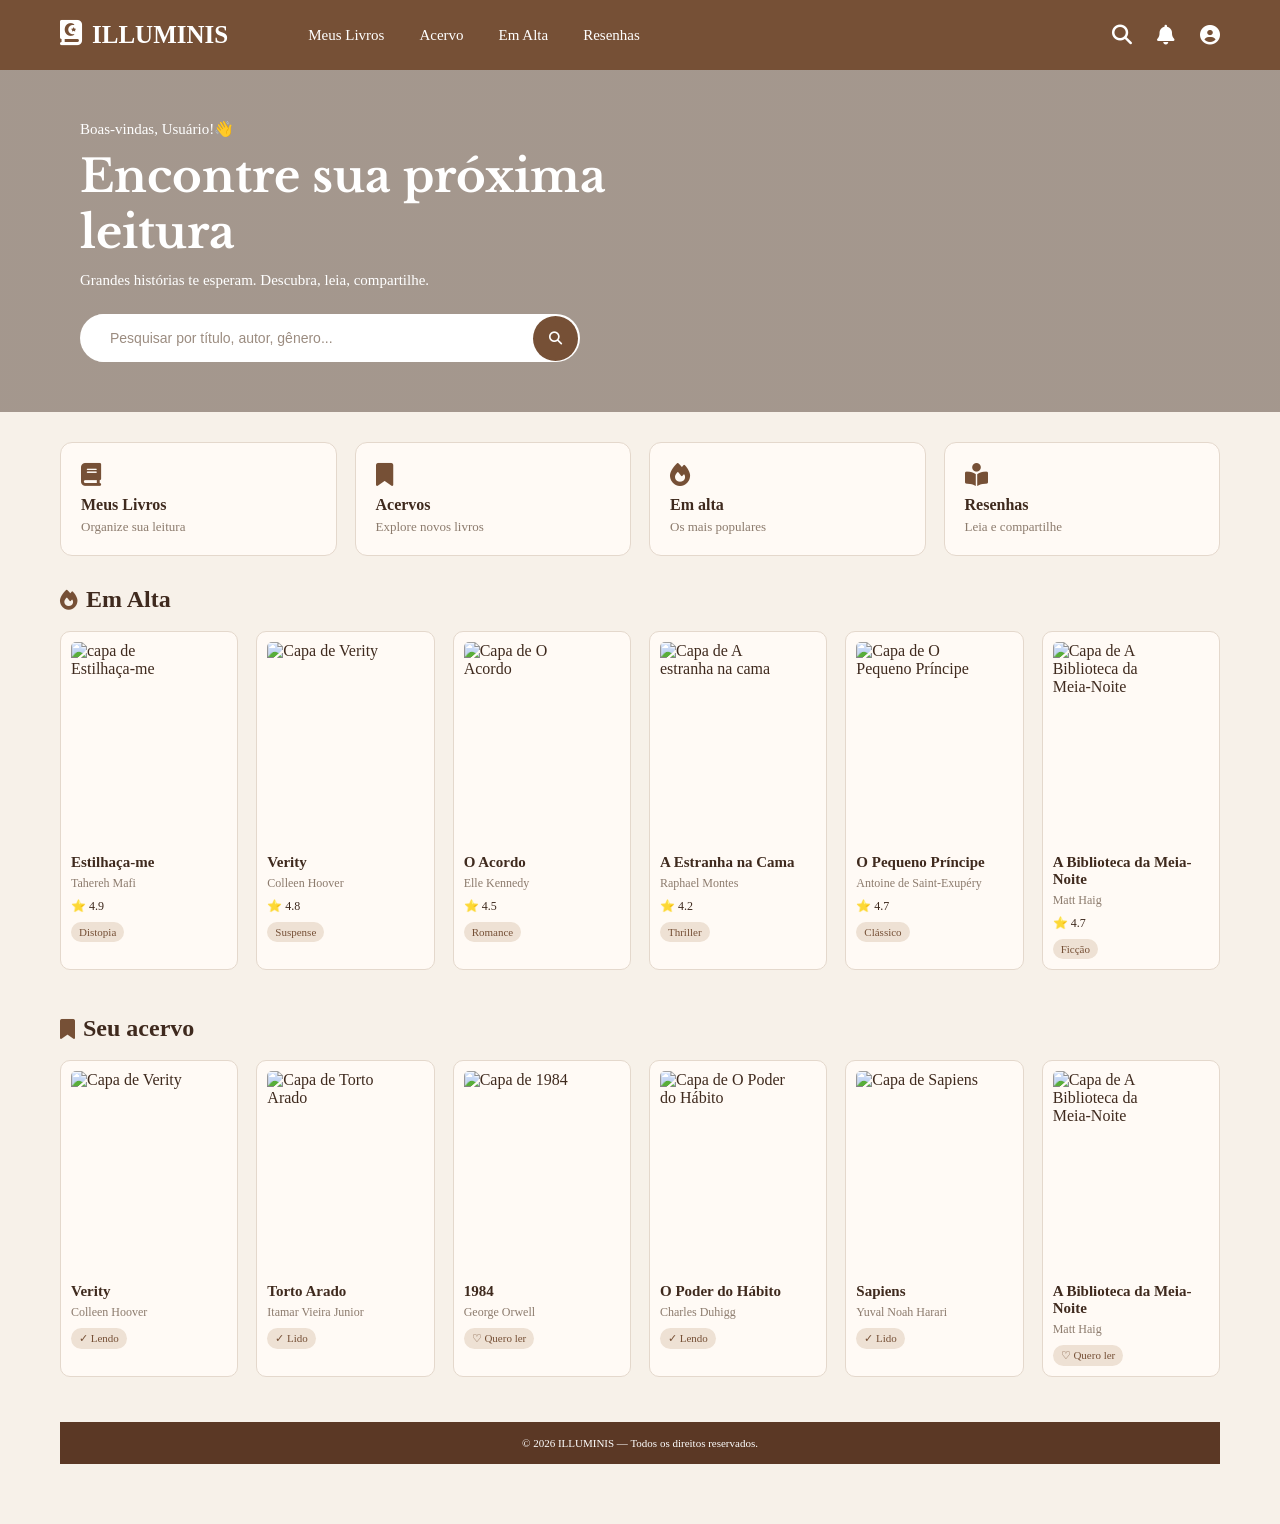
==== pages/index.html @ ba085af1 "junção" ====
<!DOCTYPE html>
<html lang="pt-BR">
<head>
    <meta charset="UTF-8">
    <meta name="viewport" content="width=device-width, initial-scale=1.0">
    <link rel="stylesheet" href="../css/homepage.css">
    <title>Illuminis</title>
    <link rel="stylesheet" href="https://cdnjs.cloudflare.com/ajax/libs/font-awesome/6.7.2/css/all.min.css">
</head>

<body>
    <nav class="barra-navegacao">
        <div class="logo">
            <i class="fa-solid fa-book-quran" style="color: rgb(255, 255, 255);"></i>
            <h4>ILLUMINIS</h4>
        </div>
        <ul class="menu">
             <li><a href="livros.html">Meus Livros</a></li>
             <li><a href="acervo.html">Acervo</a></li>
             <li><a href="Em alta">Em Alta</a></li>
             <li><a href="Resenhas">Resenhas</a></li>
        </ul>
        <i class="fa-solid fa-magnifying-glass" style="color: rgb(255, 255, 255);"></i>
        <i class="fa-solid fa-bell"></i>
        <i class="fa-solid fa-circle-user"></i>
    </nav>
    
    <header class="hero">
        <h4>Boas-vindas, Usuário!👋</h4>
        <h1>Encontre sua próxima leitura</h1>
        <h4>Grandes histórias te esperam. Descubra, leia, compartilhe.</h4>
        <div class="barra-pesquisa">
            <input type="text" placeholder="Pesquisar por título, autor, gênero...">
            <button>
                <i class="fa-solid fa-magnifying-glass" style="color: rgb(255, 255, 255);"></i>
            </button>
        </div>
    </header>

    <section class="atalhos">
        <a href="#">
            <i class="fa-solid fa-book"></i>
            <h3>Meus Livros</h3>
            <span>Organize sua leitura</span>
        </a>

        <a href="#">
            <i class="fa-solid fa-bookmark"></i>
            <h3>Acervos</h3>
            <span>Explore novos livros</span>
        </a>

        <a href="#">
            <i class="fa-solid fa-fire"></i>
            <h3>Em alta</h3>
            <span>Os mais populares</span>
        </a>

        <a href="#">
            <i class="fa-solid fa-book-open-reader"></i>
            <h3>Resenhas</h3>
            <span>Leia e compartilhe</span>
        </a>
    </section>

    <main>
        <section class="em-alta">

            <div class="titulo-secao">
                <h2><i class="fa-solid fa-fire"></i>Em Alta</h2>
            </div>

            <div class="livros">
                
                <div class="livro">
                    <img src="https://m.media-amazon.com/images/I/71P-Mok4cqL._SY466_.jpg" alt="capa de Estilhaça-me">

                    <h3>Estilhaça-me</h3>
                    <p>Tahereh Mafi</p>

                    <span>⭐ 4.9</span>

                    <small>Distopia</small>
                </div>

                <div class="livro">
                    <img src="https://i.pinimg.com/736x/48/24/16/4824167e6495f00dca15b47e3c76200b.jpg" alt="Capa de Verity">

                <h3>Verity</h3>
                <p>Colleen Hoover</p>

                <span>⭐ 4.8</span>

                <small>Suspense</small>
            </div>

                <div class="livro">
                    <img src="https://m.media-amazon.com/images/I/51yavRG-9kL._SY445_SX342_ML2_.jpg" alt="Capa de O Acordo">

                    <h3>O Acordo</h3>
                    <p>Elle Kennedy</p>

                    <span>⭐ 4.5</span>

                    <small>Romance</small>
                </div>

                <div class="livro">
                    <img src="https://i.pinimg.com/736x/bd/4a/c4/bd4ac4f01f2babe1e7a5c948581e9a29.jpg" alt="Capa de A estranha na cama">

                    <h3>A Estranha na Cama</h3>
                    <p>Raphael Montes</p>
                    
                    <span>⭐ 4.2</span>

                    <small>Thriller</small>
                </div>

                <div class="livro">
                    <img src="https://i.pinimg.com/736x/17/5f/3e/175f3e31cdcbc334e75e2fcc46b57531.jpg" alt="Capa de O Pequeno Príncipe">

                    <h3>O Pequeno Príncipe</h3>
                    <p>Antoine de Saint-Exupéry</p>

                    <span>⭐ 4.7</span>

                    <small>Clássico</small>
                </div>

                <div class="livro">
                    <img src="https://i.pinimg.com/1200x/0b/be/3f/0bbe3f2e912495ebe7d8efa9b3c78c0a.jpg" alt="Capa de A Biblioteca da Meia-Noite">

                    <h3>A Biblioteca da Meia-Noite</h3>
                    <p>Matt Haig</p>

                    <span>⭐ 4.7</span>

                    <small>Ficção</small>
                </div>
            </div>
        </section>

        <section class="seu-acervo">
            
        <div class="titulo-secao">
            <h2><i class="fa-solid fa-bookmark"></i>Seu acervo</h2>
        </div>

        <div class="livros">

        <div class="livro">
            <img src="https://i.pinimg.com/736x/48/24/16/4824167e6495f00dca15b47e3c76200b.jpg" alt="Capa de Verity">

            <h3>Verity</h3>
            <p>Colleen Hoover</p>

            <small>✓ Lendo</small>
        </div>

        <div class="livro">
            <img src="https://i.pinimg.com/736x/c5/e5/9f/c5e59fbe1ad291971c1250d057fcb6a8.jpg" alt="Capa de Torto Arado">

            <h3>Torto Arado</h3>
            <p>Itamar Vieira Junior</p>

            <small>✓ Lido</small>
        </div>


        <div class="livro">
            <img src="https://i.pinimg.com/1200x/6f/cf/76/6fcf76874ffe4ba02a7c23fac931d17c.jpg" alt="Capa de 1984">

            <h3>1984</h3>
            <p>George Orwell</p>

            <small>♡ Quero ler</small>
        </div>


        <div class="livro">
            <img src="https://i.pinimg.com/736x/a0/59/2a/a0592ada22308856fa8466cc581e9882.jpg" alt="Capa de O Poder do Hábito">

            <h3>O Poder do Hábito</h3>
            <p>Charles Duhigg</p>

            <small>✓ Lendo</small>
        </div>


        <div class="livro">
            <img src="https://i.pinimg.com/1200x/e3/3d/d3/e33dd3868298a18adaf33c6570af9298.jpg" alt="Capa de Sapiens">

            <h3>Sapiens</h3>
            <p>Yuval Noah Harari</p>

            <small>✓ Lido</small>
        </div>


        <div class="livro">
            <img src="https://i.pinimg.com/1200x/0b/be/3f/0bbe3f2e912495ebe7d8efa9b3c78c0a.jpg" alt="Capa de A Biblioteca da Meia-Noite">

            <h3>A Biblioteca da Meia-Noite</h3>
            <p>Matt Haig</p>

            <small>♡ Quero ler</small>
        </div>

        </div>
    </section>

    <footer>
        <p>© 2026 ILLUMINIS — Todos os direitos reservados.</p>
    </footer>
    </main>
</body>
</html>
---- css/homepage.css ----
@import url('https://fonts.googleapis.com/css2?family=Libre+Baskerville:ital,wght@0,400..700;1,400..700&display=swap');

* {
    margin: 0;
    padding: 0;
    box-sizing: border-box;
}

body {
    background-color: #f7f1e9;
    color: #3f2a1e;
    margin: 0;
    padding: 0;
}


.barra-navegacao {
    height: 70px;
    background-color: #765036;
    display: flex;

    align-items: center;
    padding: 0 60px;
    color: white;

    font-family: Georgia, 'Times New Roman', Times, serif;
    font-size: medium;
}


.logo {
    display: flex;
    align-items: space-between;
    gap: 10px;

    font-family: Georgia, serif;
    font-size: 25px;
    font-weight: bold;

    color: white;
}

.logo i {
    font-size: 25px;
    margin-left: auto;
}


.menu {
    display: flex;
    align-items: center;

    gap: 35px;

    list-style: none;

    margin-left: 80px;
}

.menu a {
    color: white;

    text-decoration: none;

    font-size: 15px;

    transition: 0.2s;
}

.menu a:hover {
    opacity: 0.7;
}


.barra-navegacao > i {
    font-size: 20px;

    margin-left: 25px;

    cursor: pointer;
}


.barra-navegacao > i:first-of-type {
    margin-left: auto;
}



.hero {
    min-height: 340px;

    background-image:
        linear-gradient(
            rgba(63, 42, 30, 0.45),
            rgba(63, 42, 30, 0.45)
        ),
        url("https://i.pinimg.com/1200x/a4/59/77/a45977900a09a06bc02d264fea173423.jpg");

    background-size: cover;
    background-position: center;

    display: flex;
    flex-direction: column;
    justify-content: center;

    padding: 50px 80px;

    color: white;
}



.hero h4:first-child {
    font-size: 15px;
    font-weight: normal;

    margin-bottom: 10px;
}



.hero h1 {
    font-family: Libre Baskerville, serif;
    font-size: 45px;
    margin-bottom: 12px;
    max-width: 600px;
}


.hero h4:nth-of-type(2) {
    font-size: 15px;
    font-weight: normal;

    margin-bottom: 25px;
}


.barra-pesquisa {
    width: 500px;
    height: 48px;
    background-color: white;

    border-radius: 25px;
    display: flex;
    align-items: center;
    padding-left: 18px;
    overflow: hidden;
}


.barra-pesquisa input {
    flex: 1;

    height: 100%;
    border: none;
    outline: none;

    padding: 0 12px;
    font-size: 14px;
    color: #3f2a1e;
}

.barra-pesquisa input::placeholder {
    color: #9b8c80;
}


.barra-pesquisa button {
    width: 45px;
    height: 45px;
    margin-right: 2px;
    border: none;
    border-radius: 50%;
    background-color: #765036;
    color: white;
    cursor: pointer;
    transition: 0.2s;
}

.barra-pesquisa button:hover {
    background-color: #5f3e28;
}


.atalhos {
    display: grid;

    grid-template-columns: repeat(4, 1fr);

    gap: 18px;

    padding: 30px 60px;
}


.atalhos a {
    min-height: 100px;
    background-color: #fffaf5;
    border: 1px solid #e4d8cc;
    border-radius: 12px;
    display: flex;
    flex-direction: column;
    justify-content: center;
    padding: 20px;
    text-decoration: none;
    color: #3f2a1e;
    transition: 0.2s;
}


.atalhos a:hover {
    transform: translateY(-3px);
    box-shadow: 0 5px 15px rgba(63, 42, 30, 0.10);
}


.atalhos i {
    font-size: 23px;

    color: #765036;

    margin-bottom: 10px;
}


.atalhos h3 {
    font-size: 16px;
    margin-bottom: 5px;
}


.atalhos span {
    font-size: 13px;
    color: #8c7b6d;
}


main {
    padding: 0 60px 60px;
}


.titulo-secao {
    display: flex;

    align-items: center;
    justify-content: space-between;

    margin-bottom: 18px;
}

.titulo-secao h2 {
    font-family: Georgia, serif;

    font-size: 24px;

    color: #3f2a1e;
}

.titulo-secao h2 i {
    margin-right: 8px;

    color: #765036;

    font-size: 20px;
}


.livros {
    display: grid;
    grid-template-columns: repeat(6, 1fr);
    gap: 18px;
}


.livro {
    background-color: #fffaf5;
    border: 1px solid #e4d8cc;
    border-radius: 10px;
    padding: 10px;
    overflow: hidden;
    transition: 0.2s;
}


.livro:hover {
    transform: translateY(-4px);

    box-shadow: 0 7px 18px rgba(63, 42, 30, 0.12);
}


.livro img {
    width: 80%;
    height: 200px;
    object-fit: cover;
    border-radius: 5px;
    display: block;
    margin-bottom: 12px;
}


.livro h3 {
    font-size: 15px;

    margin-bottom: 5px;

    color: #3f2a1e;
}



.livro p {
    font-size: 12px;

    color: #8c7b6d;

    margin-bottom: 8px;
}



.livro > span {
    display: block;

    font-size: 12px;

    margin-bottom: 8px;
}


.livro small {
    display: inline-block;

    font-size: 11px;

    color: #765036;

    background-color: #eee1d4;

    border-radius: 15px;

    padding: 4px 8px;
}


.em-alta {
    margin-bottom: 45px;
}


.seu-acervo {
    margin-bottom: 45px;
}

footer {
    background: #5b3825;

    color: white;

    text-align: center;

    padding: 15px;

    font-size: 11px;
}



@media (max-width: 1100px) {

    .livros {
        grid-template-columns: repeat(3, 1fr);
    }

    .atalhos {
        grid-template-columns: repeat(2, 1fr);
    }

}


@media (max-width: 750px) {

    .barra-navegacao {
        padding: 0 25px;
    }

    .menu {
        gap: 15px;

        margin-left: 30px;
    }

    .menu a {
        font-size: 13px;
    }

    .hero {
        padding: 40px 30px;
    }

    .hero h1 {
        font-size: 35px;
    }

    .barra-pesquisa {
        width: 100%;
        max-width: 500px;
    }

    .atalhos {
        padding: 25px;
    }

    main {
        padding: 0 25px 40px;
    }

}


@media (max-width: 550px) {

    .barra-navegacao {
        height: auto;

        padding: 18px;

        flex-wrap: wrap;
    }

    .menu {
        order: 3;

        width: 100%;

        justify-content: center;

        margin: 15px 0 0;
    }

    .hero {
        padding: 35px 20px;
    }

    .hero h1 {
        font-size: 30px;
    }

    .atalhos {
        grid-template-columns: 1fr;

        padding: 20px;
    }

    main {
        padding: 0 20px 30px;
    }

    .livros {
        grid-template-columns: repeat(2, 1fr);
    }

    .livro img {
        height: 200px;
    }

}
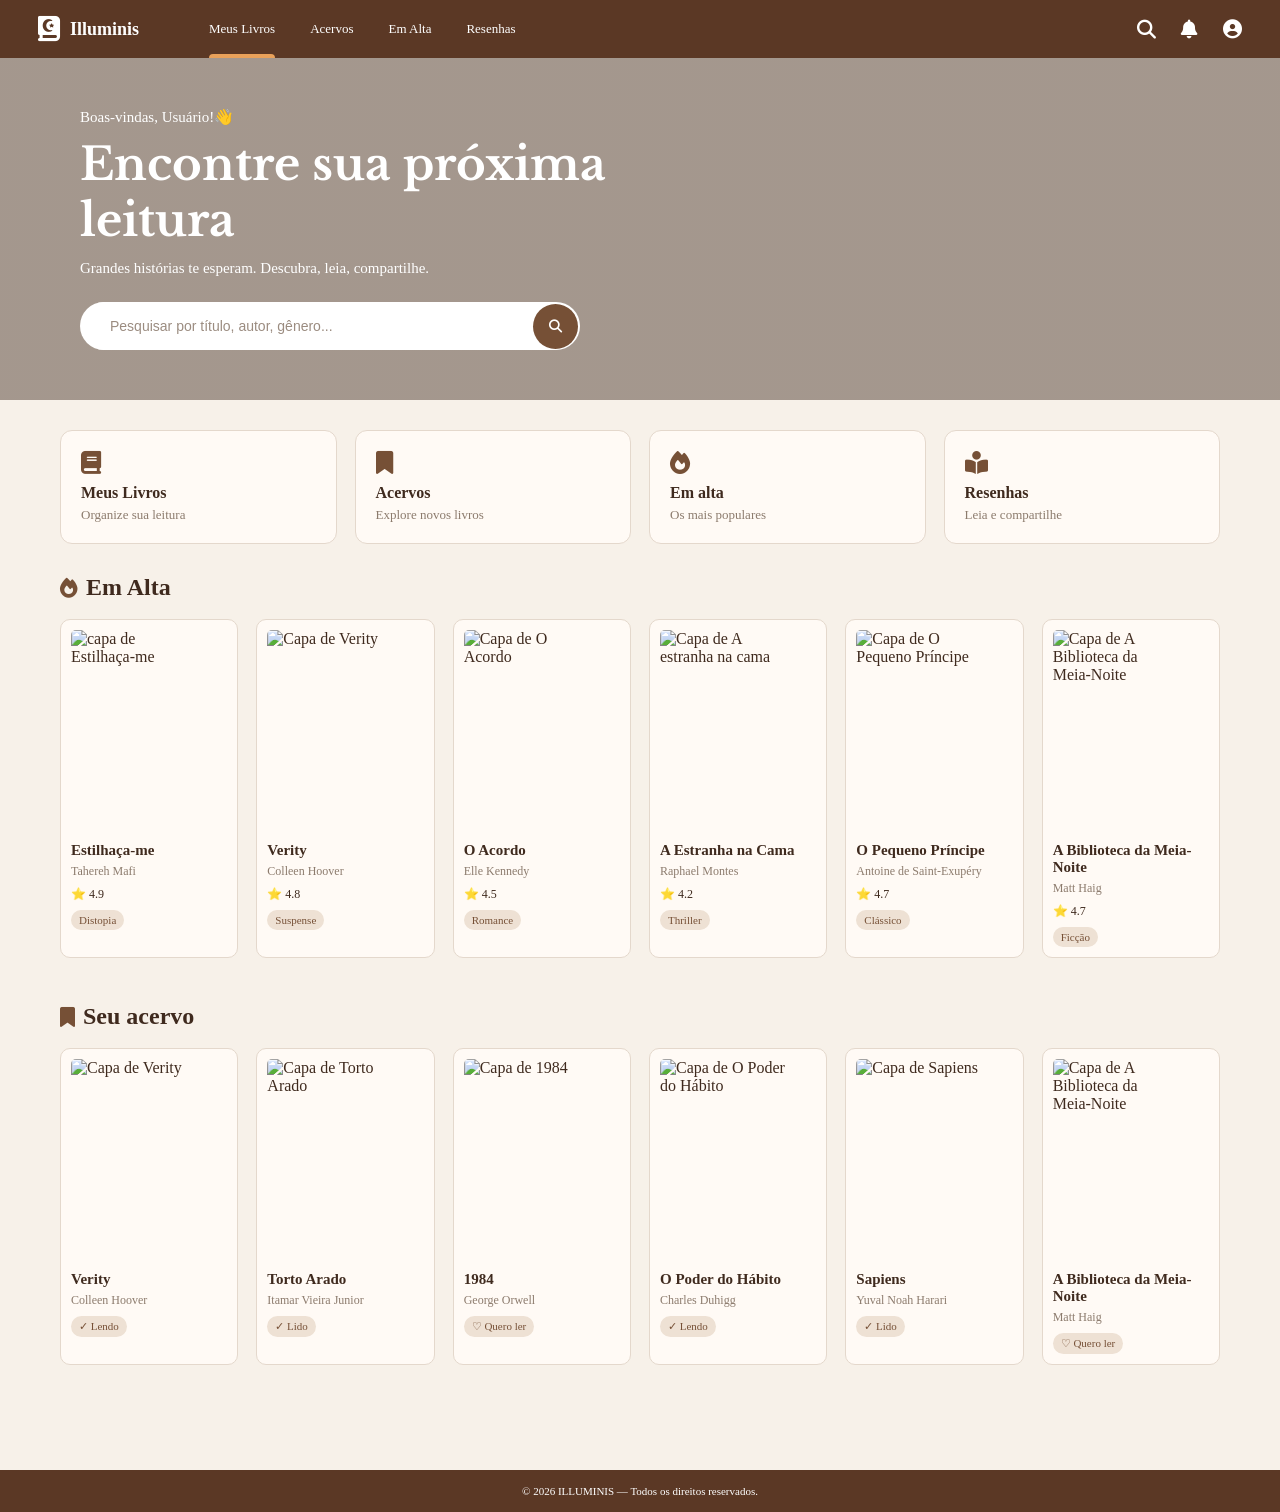
==== commit fe467b55: "finaliza alterações" ====
--- a/pages/index.html
+++ b/pages/index.html
@@ -9,21 +9,37 @@
 </head>
 
 <body>
-    <nav class="barra-navegacao">
-        <div class="logo">
-            <i class="fa-solid fa-book-quran" style="color: rgb(255, 255, 255);"></i>
-            <h4>ILLUMINIS</h4>
-        </div>
-        <ul class="menu">
-             <li><a href="livros.html">Meus Livros</a></li>
-             <li><a href="acervo.html">Acervo</a></li>
-             <li><a href="Em alta">Em Alta</a></li>
-             <li><a href="Resenhas">Resenhas</a></li>
-        </ul>
-        <i class="fa-solid fa-magnifying-glass" style="color: rgb(255, 255, 255);"></i>
+
+<header class="topo">
+
+    <div class="logo">
+        <i class="fa-solid fa-book-quran"></i>
+        <span>Illuminis</span>
+    </div>
+
+    <nav class="menu-principal">
+        <a href="livros.html" class="ativo">
+            Meus Livros
+        </a>
+        <a href="acervo.html">
+            Acervos
+        </a>
+        <a href="#">
+            Em Alta
+        </a>
+        <a href="#">
+            Resenhas
+        </a>
+    </nav>
+
+    <div class="acoes-topo">
+        <i class="fa-solid fa-magnifying-glass"></i>
         <i class="fa-solid fa-bell"></i>
         <i class="fa-solid fa-circle-user"></i>
-    </nav>
+    </div>
+
+</header>
+
     
     <header class="hero">
         <h4>Boas-vindas, Usuário!👋</h4>
@@ -38,13 +54,13 @@
     </header>
 
     <section class="atalhos">
-        <a href="#">
+        <a href="livros.html">
             <i class="fa-solid fa-book"></i>
             <h3>Meus Livros</h3>
             <span>Organize sua leitura</span>
         </a>
 
-        <a href="#">
+        <a href="acervo.html">
             <i class="fa-solid fa-bookmark"></i>
             <h3>Acervos</h3>
             <span>Explore novos livros</span>
@@ -208,10 +224,11 @@
 
         </div>
     </section>
+    </main>
 
     <footer>
         <p>© 2026 ILLUMINIS — Todos os direitos reservados.</p>
     </footer>
-    </main>
+
 </body>
 </html>
--- a/css/homepage.css
+++ b/css/homepage.css
@@ -14,77 +14,104 @@
     padding: 0;
 }
 
-
-.barra-navegacao {
-    height: 70px;
-    background-color: #765036;
-    display: flex;
-
-    align-items: center;
-    padding: 0 60px;
-    color: white;
-
-    font-family: Georgia, 'Times New Roman', Times, serif;
-    font-size: medium;
-}
-
+.topo {
+    height: 58px;
+
+    background: #5b3825;
+    color: white;
+
+    display: flex;
+    align-items: center;
+
+    padding: 0 38px;
+
+    gap: 70px;
+}
+
+
+/* LOGO */
 
 .logo {
     display: flex;
-    align-items: space-between;
+    align-items: center;
+
     gap: 10px;
 
-    font-family: Georgia, serif;
-    font-size: 25px;
+    font-family: Georgia, "Times New Roman", serif;
+
+    font-size: 18px;
     font-weight: bold;
-
-    color: white;
 }
 
 .logo i {
     font-size: 25px;
+}
+
+
+/* MENU */
+
+.menu-principal {
+    display: flex;
+
+    height: 100%;
+
+    gap: 35px;
+}
+
+.menu-principal a {
+    display: flex;
+    align-items: center;
+
+    font-family: Georgia, "Times New Roman", serif;
+
+    font-size: 13px;
+
+    position: relative;
+
+    color: white;
+
+    text-decoration: none;
+}
+
+
+/* ITEM ATIVO */
+
+.menu-principal a.ativo::after {
+    content: "";
+
+    position: absolute;
+
+    bottom: 0;
+    left: 0;
+
+    width: 100%;
+    height: 4px;
+
+    background: #e9a15a;
+
+    border-radius: 5px 5px 0 0;
+}
+
+
+/* ÍCONES DA DIREITA */
+
+.acoes-topo {
     margin-left: auto;
-}
-
-
-.menu {
-    display: flex;
-    align-items: center;
-
-    gap: 35px;
-
-    list-style: none;
-
-    margin-left: 80px;
-}
-
-.menu a {
-    color: white;
-
-    text-decoration: none;
-
-    font-size: 15px;
-
-    transition: 0.2s;
-}
-
-.menu a:hover {
-    opacity: 0.7;
-}
-
-
-.barra-navegacao > i {
-    font-size: 20px;
-
-    margin-left: 25px;
+
+    display: flex;
+    align-items: center;
+
+    gap: 25px;
+
+    font-size: 19px;
+}
+
+.acoes-topo i {
+    color: white;
 
     cursor: pointer;
 }
 
-
-.barra-navegacao > i:first-of-type {
-    margin-left: auto;
-}
 
 
 
@@ -355,20 +382,6 @@
     margin-bottom: 45px;
 }
 
-footer {
-    background: #5b3825;
-
-    color: white;
-
-    text-align: center;
-
-    padding: 15px;
-
-    font-size: 11px;
-}
-
-
-
 @media (max-width: 1100px) {
 
     .livros {
@@ -468,4 +481,16 @@
         height: 200px;
     }
 
+}
+
+footer {
+    background: #5b3825;
+
+    color: white;
+
+    text-align: center;
+
+    padding: 15px;
+
+    font-size: 11px;
 }
